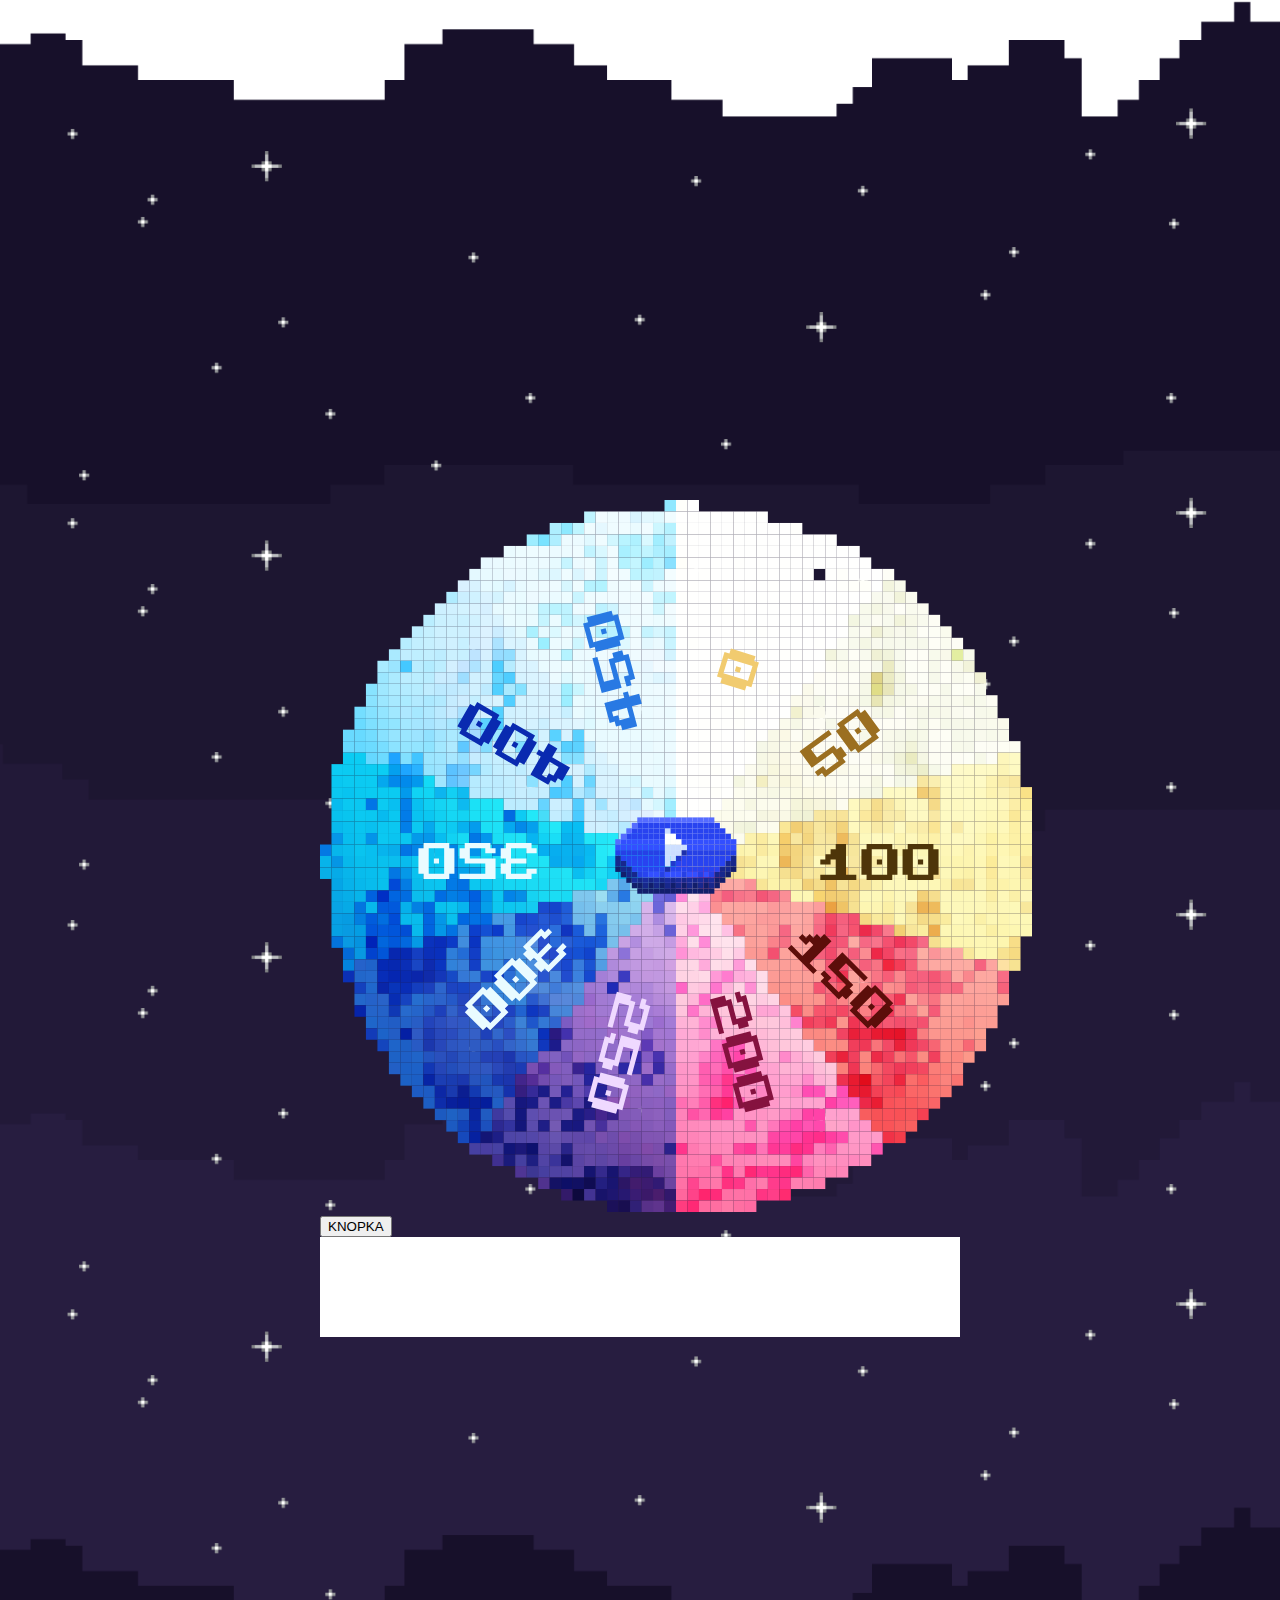
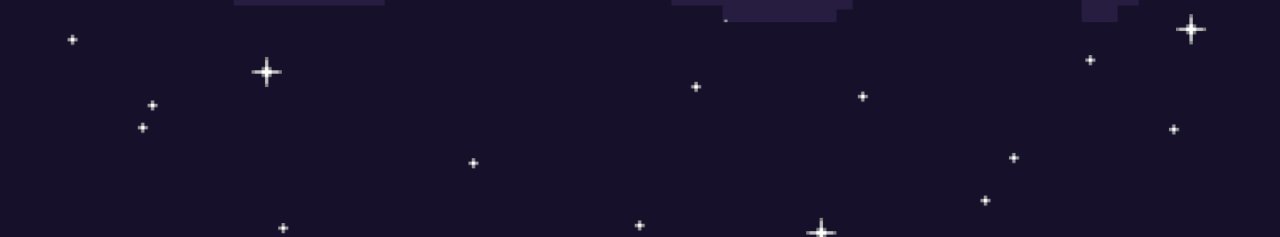
==== index.html @ 3c42b36e "." ====
<!DOCTYPE html>
<html lang="en">
<head>
    <meta charset="UTF-8">
    <meta http-equiv="X-UA-Compatible" content="IE=edge">
    <meta name="viewport" content="width=device-width, initial-scale=1.0">
    <title>Document</title>
    <link rel="stylesheet" href="./style.css">
</head>
<body>
   
    <div class="block">
        <img class="wheel rotating" src="./group.svg" alt="">
        <button class="spin">KNOPKA</button>
        <div class="result"></div>
    </div>

    <div class="modal"></div>


    <script src="./script.js"></script>
</body>
</html>
---- style.css ----
body{
    margin: 0;
    padding: 0;
    background-image: url(./фон.png);
    background-repeat: no-repeat no-repeat;
    background-size: 100% auto;
}
.block{
    width: 50%;
    margin: 500px auto;
}
.wheel{
   
}
.result{
    background-color: white;
    padding: 50px;
}
.rotating {
    transition: all 3s;
}
.modal{
    position: fixed;
    background-color: rgba(red, green, blue, 0.5);
}
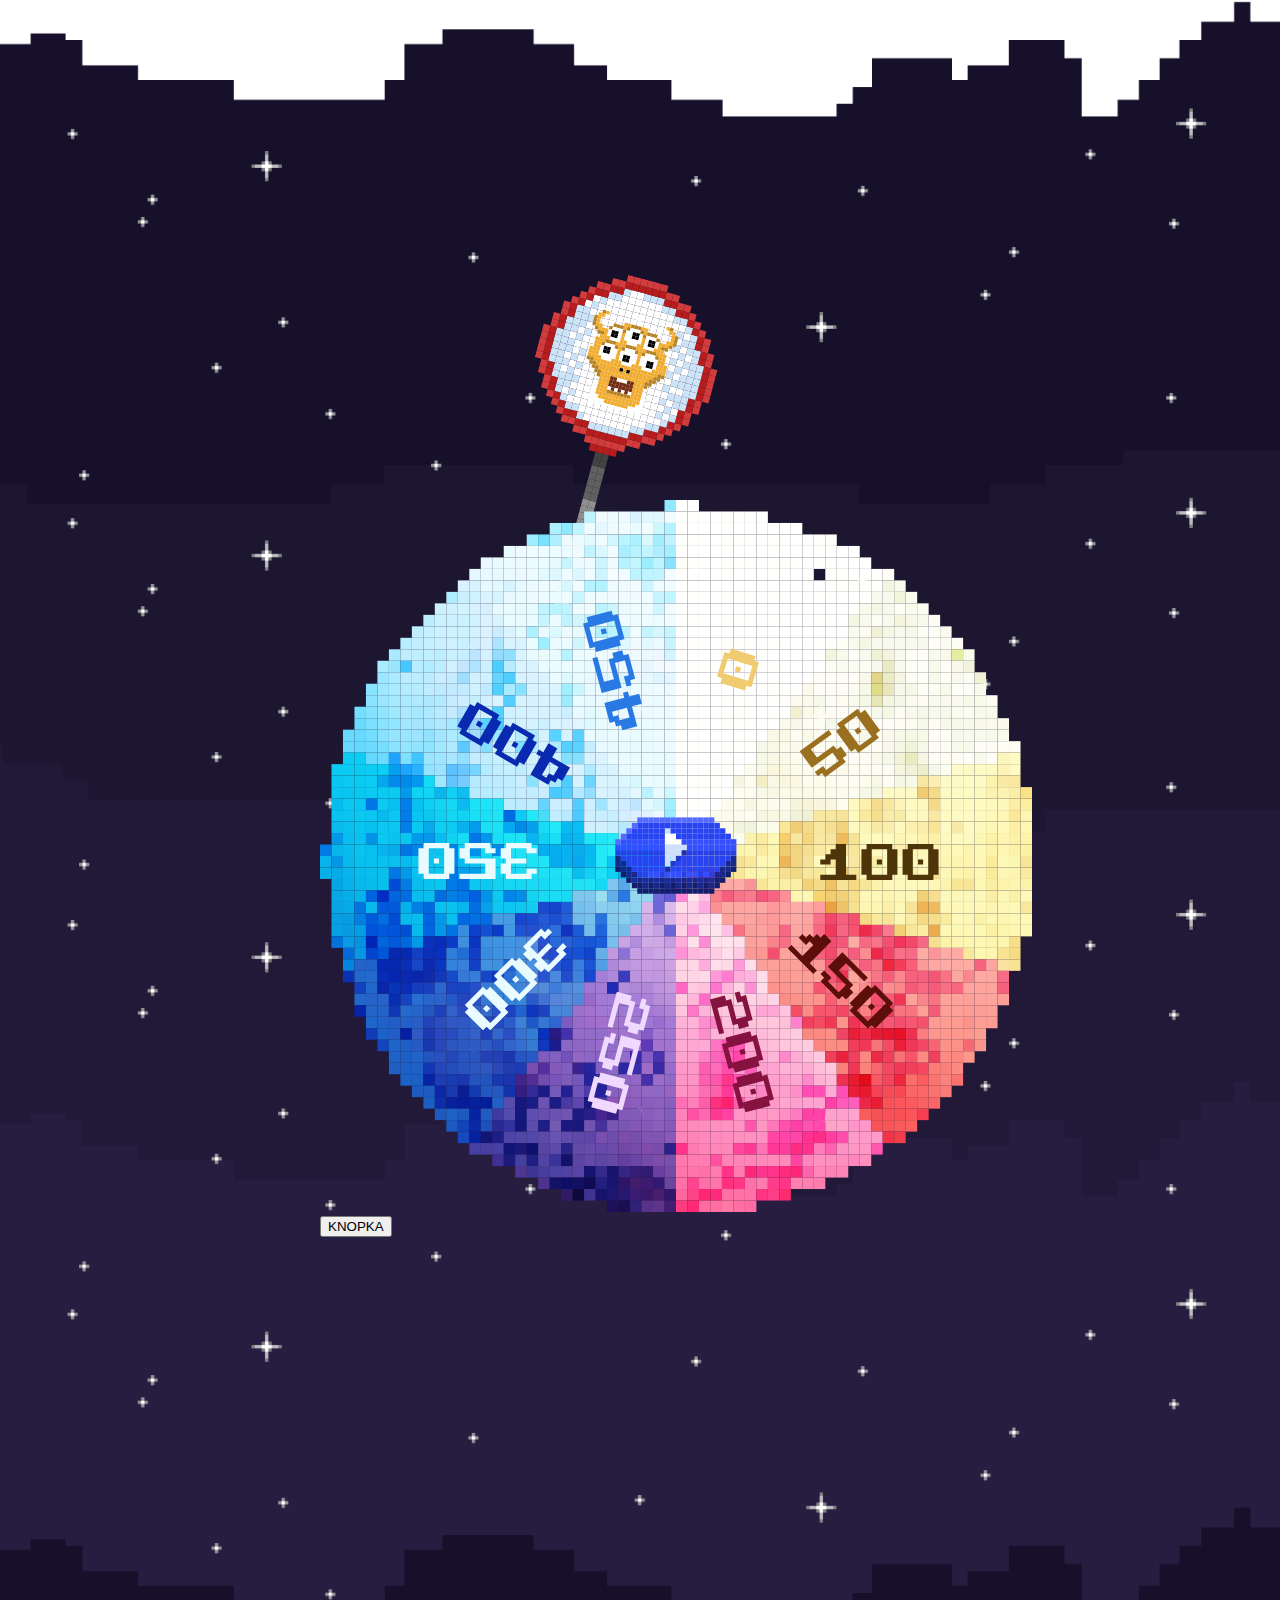
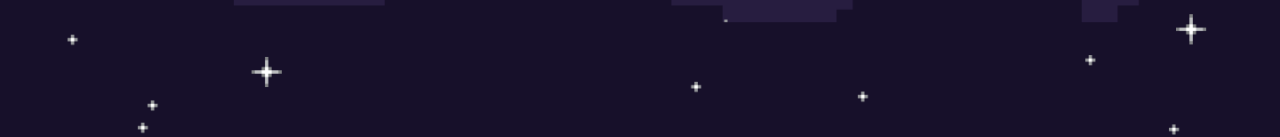
==== commit dd7667b7: "." ====
--- a/index.html
+++ b/index.html
@@ -10,12 +10,22 @@
 <body>
    
     <div class="block">
-        <img class="wheel rotating" src="./group.svg" alt="">
+        <div class="wheel-pix">
+            <img class="wheel rotating" src="./group.svg" alt="">
+            <img class="pix" src="./pix.svg" alt="">
+        </div>
+       
         <button class="spin">KNOPKA</button>
-        <div class="result"></div>
     </div>
 
-    <div class="modal"></div>
+    <div class="modal">
+        <div class="message">
+            <p class="title">поздравляем
+                вы выиграли</p>
+            <p class="result">400</p>
+            <img class="remove" src="./Group 117.svg" alt="">
+        </div>
+    </div>
 
 
     <script src="./script.js"></script>
--- a/style.css
+++ b/style.css
@@ -8,18 +8,68 @@
 .block{
     width: 50%;
     margin: 500px auto;
+    position: sticky;
 }
 .wheel{
-   
+    position: inherit;
+    z-index: 2;
 }
-.result{
-    background-color: white;
-    padding: 50px;
-}
+
 .rotating {
     transition: all 3s;
 }
 .modal{
     position: fixed;
-    background-color: rgba(red, green, blue, 0.5);
+    background-color: rgba(0, 0, 0, 0.5);
+    top: 0;
+    left: 0;
+    width: 100%;
+    height: 100%;
+    display: none;
+}
+.active{
+    display: block;
+}
+.wheel-pix{
+    position: sticky;
+}
+.pix{
+    position: absolute;
+    top: -34%;
+    right: 35%;
+    z-index: 1;
+}
+.message{
+    border: 20px solid #000;
+    background: #FFF;
+    top: 20%;
+    position: absolute;
+    margin: 0 auto;
+    padding: 43px 183px 43px 183px;
+    display: flex;
+    flex-direction: column;
+    align-items: center;
+    left: 50%;
+    margin-left: -436px;
+}
+.title{
+    color: #000;
+    text-align: center;
+    font-family: Better VCR;
+    font-size: 32px;
+    font-style: normal;
+    font-weight: 400;
+    line-height: 130.5%; /* 41.76px */
+    text-transform: uppercase;
+}
+.result{
+    color: #FCC748;
+    text-align: center;
+    text-shadow: 6px 0px 0px #7E6C3F;
+    font-family: Barcade Brawl;
+    font-size: 64px;
+    font-style: normal;
+    font-weight: 400;
+    line-height: 130.5%; /* 83.52px */
+    text-transform: uppercase;
 }